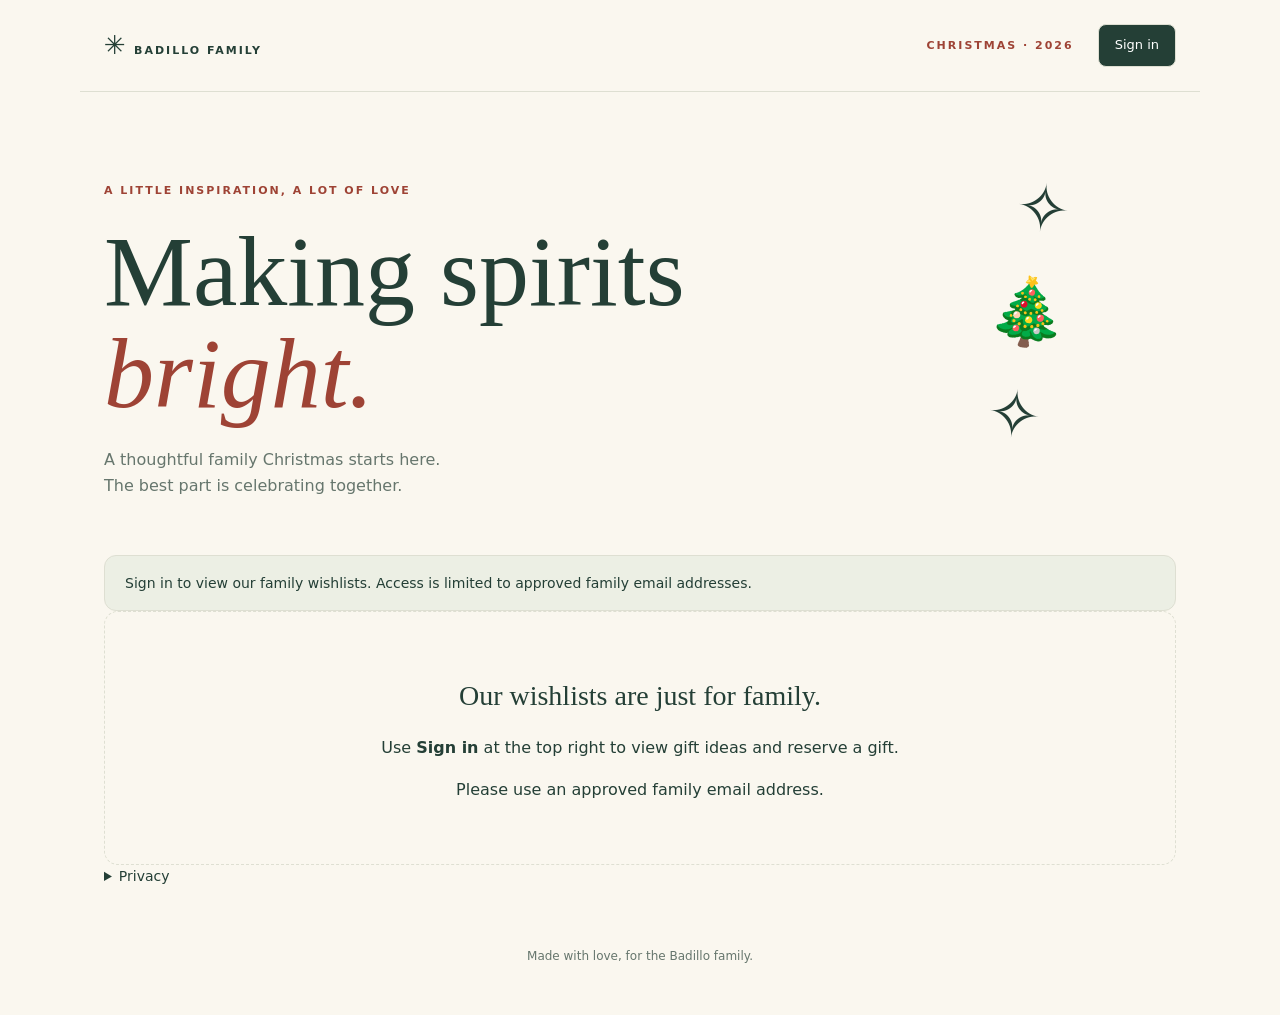
==== index.html @ 8c6b72be "Refresh gift availability UI assets for all wishlist pages" ====
<!doctype html>
<html lang="en"><head><meta charset="utf-8"><meta name="viewport" content="width=device-width,initial-scale=1"><meta name="robots" content="noindex,nofollow"><meta name="referrer" content="no-referrer"><meta http-equiv="Content-Security-Policy" content="default-src 'self'; script-src 'self'; style-src 'self'; img-src 'self' https: blob:; connect-src 'self' https://*.supabase.co; base-uri 'none'; object-src 'none'; form-action 'self'"><title>Badillo Family · Christmas Wishlist</title><meta name="description" content="A little inspiration for a thoughtful family Christmas."><link rel="icon" type="image/svg+xml" href="favicon.svg?v=1"><meta name="theme-color" content="#243f36"><link rel="stylesheet" href="style.css?v=20261121-purchased-lock-1"><script src="signin.js?v=20261107-photo-1" defer></script><script src="editor.js?v=20261114-delete-1" defer></script><script src="passkeys.js?v=20261114-personal-welcome-1" defer></script><script type="module" src="app.js?v=20261121-purchased-lock-1"></script></head>
<body><header><a class="brand" href="./">✳ <span>BADILLO FAMILY</span></a><div class="header-right"><span class="season">CHRISTMAS · 2026</span><div class="account-controls" aria-label="Your account"><button id="signin" class="primary" type="button">Sign in</button><span id="account-email" hidden></span><span id="editor-badge" class="role-badge" hidden>Editor</span><button id="family-access" type="button" hidden>Administration</button><button id="manage-passkeys" type="button" hidden>Passkeys</button><button id="logout" type="button" hidden>Sign out</button></div><p id="signin-error" role="status" aria-live="polite"></p></div></header><dialog id="signin-dialog" aria-labelledby="signin-title"><div class="dialog-heading"><h2 id="signin-title">Family sign-in</h2><button id="close-signin" type="button" aria-label="Close sign-in">✕</button></div><p>Use your invited family email to reserve gifts and manage your selections.</p><div class="passkey-choice"><button id="passkey-signin" type="button" class="primary">Sign in with a passkey</button><p id="passkey-signin-message" role="status" aria-live="polite"></p><details class="passkey-help"><summary>Passkey missing on your phone?</summary><p>Your browser and phone choose the password manager. Check that the passkey was saved in your preferred manager and has synced to this phone. You can always use an email link below.</p></details><p class="signin-divider">or get an email sign-in link</p></div><form id="login"><label for="email">Email address <input id="email" type="email" required autocomplete="email" autofocus></label><button class="primary" type="submit">Send sign-in link</button></form><p id="auth-message" role="status" aria-live="polite"></p></dialog><main><section class="hero"><p class="eyebrow">A LITTLE INSPIRATION, A LOT OF LOVE</p><h1>Making spirits<br><em>bright.</em></h1><p>A thoughtful family Christmas starts here.<br>The best part is celebrating together.</p><div class="ornament" aria-hidden="true">✧<br>🎄<br>✧</div></section><aside class="notice" id="connection" role="status">Loading wishlist…</aside><section id="welcome" class="empty"><h2>Our wishlists are just for family.</h2><p>Use <b>Sign in</b> at the top right to view gift ideas and reserve a gift.</p><p>Please use an approved family email address.</p></section><section id="wishlist" hidden><aside id="passkey-nudge" class="passkey-nudge" aria-labelledby="passkey-nudge-title" hidden>
 <h2 id="passkey-nudge-title">Make next time easier</h2><p>Set up a passkey to sign in with your device or password manager, without waiting for an email. Email sign-in will always stay available.</p>
 <div class="form-actions"><button id="passkey-nudge-setup" type="button" class="primary">Set up a passkey</button><button id="passkey-nudge-later" type="button">Maybe later</button></div>
 <p id="passkey-nudge-message" role="status" aria-live="polite"></p>
</aside><section id="family-photo-section" class="family-photo-section" aria-label="Family photo" hidden><img id="family-photo" alt="Our family together" width="700" height="1055" decoding="async" referrerpolicy="no-referrer"><div><p class="eyebrow">TOGETHER IS THE BEST GIFT</p><h2>A little family Christmas.</h2><p>A few ideas for the little ones.<br>The best part is celebrating together.</p></div></section><nav class="view-tabs" aria-label="Gift views"><button id="view-all" type="button" aria-pressed="true">Everyone’s wishlist</button><button id="view-mine" type="button" aria-pressed="false">My selections</button></nav><nav aria-label="Choose a wishlist" id="people"></nav><section class="toolbar"><h2 id="list-title">Everyone’s wishlist</h2><label>Show <select id="filter"><option value="all">All gifts</option><option value="available">Available</option><option value="reserved">Reserved / I’m getting something</option><option value="purchased">Purchased</option></select></label></section><div id="editor-tools" class="editor-tools" hidden><button id="add-gift" type="button" class="primary">＋ Add gift</button><button id="view-archive" type="button">Archived gifts</button></div><div id="gifts" class="grid"></div><section class="how"><h2>A little gifting guide</h2><div><p><b>01 · Find a little joy</b><br>Check the item’s notes for exact matches, similar ideas, and gently used preferences.</p><p><b>02 · Save your spot</b><br>Reserve specific products before shopping. For general ideas, mark “I’m getting something” and add an optional private note; everyone can still choose the idea.</p><p><b>03 · All wrapped up</b><br>Mark each item you selected as purchased. You can undo your own selections.</p></div></section></section><details><summary>Privacy</summary><p>Gift ideas and purchase tracking are restricted to approved family email addresses. No purchaser names are shown. Please keep addresses, birthdays, and personal details out of gift notes.</p></details><footer>Made with love, for the Badillo family.</footer></main>
<dialog id="gift-dialog" aria-labelledby="gift-dialog-title" class="editor-dialog">
 <div class="dialog-heading"><h2 id="gift-dialog-title">Add gift</h2><button id="close-gift" type="button" aria-label="Close gift form">✕</button></div>
 <form id="gift-form" novalidate>
 <div class="form-grid">
 <label for="gift-person">Recipient<select id="gift-person" required></select><small id="error-person" class="field-error"></small></label>
 <label for="gift-kind">Entry type<select id="gift-kind"><option value="product">Specific product</option><option value="idea">General idea</option></select><small id="error-kind" class="field-error"></small></label>
 <label for="gift-title" class="full-width">Title<input id="gift-title" required maxlength="160"><small id="error-title" class="field-error"></small></label>
 <label for="gift-url" class="full-width">Product link (optional)<input id="gift-url" type="url" maxlength="2048" placeholder="https://"><small id="error-url" class="field-error"></small></label>
 <label for="gift-image" class="full-width">Image URL (optional)<input id="gift-image" type="url" maxlength="2048" placeholder="https://"><small id="error-image" class="field-error"></small></label>
 <div class="full-width"><img id="gift-image-preview" class="image-preview" hidden alt="Gift image preview" referrerpolicy="no-referrer"><small id="image-preview-message" role="status"></small></div>
 <label for="gift-notes" class="full-width">Notes<textarea id="gift-notes" rows="4" maxlength="4000" placeholder="Size, colours, style, compatibility, or anything else that helps."></textarea><small id="error-notes" class="field-error"></small></label>
 <label for="gift-reservation_mode">Selection mode<select id="gift-reservation_mode"><option value="limited">Limited quantity</option><option value="open-ended">Open-ended · Everyone can choose</option><option value="inspiration-only">Inspiration only · No tracking</option></select><small id="error-reservation_mode" class="field-error"></small></label><div class="quantity-field" id="quantity-field"><label for="gift-quantity">Quantity wanted</label><div class="quantity-stepper"><button id="quantity-decrease" type="button" aria-label="Decrease quantity">−</button><input id="gift-quantity" type="number" min="1" max="100" step="1" required><button id="quantity-increase" type="button" aria-label="Increase quantity">＋</button></div><small id="error-quantity" class="field-error"></small></div>
 <label for="gift-match">Product preference<select id="gift-match"><option value="exact">Exact item please</option><option value="similar">Similar is lovely</option></select><small id="error-match" class="field-error"></small></label>
 <label for="gift-used">Condition preference<select id="gift-used"><option value="true">Gently used welcome</option><option value="false">New please</option></select><small id="error-used" class="field-error"></small></label>
 </div>
 <p id="gift-form-message" role="status" aria-live="polite"></p>
 <div class="form-actions"><button id="save-gift" class="primary" type="submit">Save gift</button><button id="cancel-gift" type="button">Cancel</button><button id="archive-gift" aria-controls="archive-confirm" aria-expanded="false" class="danger-button" type="button" hidden>Delete gift</button></div>
 <div id="archive-confirm" class="confirmation" hidden><p>Delete this gift from the wishlist? It will move to Archived gifts, where you can restore it. Existing reservations and purchases will be preserved.</p><button id="confirm-archive" type="button">Delete gift</button><button id="cancel-archive" type="button">Keep gift</button></div>
 </form>
</dialog>
<dialog id="archive-dialog" aria-labelledby="archive-title" class="editor-dialog">
 <div class="dialog-heading"><h2 id="archive-title">Archived gifts</h2><button id="close-archive" type="button" aria-label="Close archived gifts">✕</button></div>
 <p>Archived gifts keep their selections. Restore a gift to show it on the wishlist again.</p><p id="archive-message" role="status"></p><div id="archive-list"></div>
</dialog>
<dialog id="access-dialog" aria-labelledby="access-title" class="editor-dialog">
 <div class="dialog-heading"><h2 id="access-title">Family access</h2><button id="close-access" type="button" aria-label="Close family access">✕</button></div>
 <p>Save an email to allow sign-in. Saving never sends email. Use Send welcome email beside a saved account when you are ready. The welcome email has a permanent website link; recipients sign in when they visit.</p>
 <form id="access-form"><label for="access-email">Email address<input id="access-email" type="email" required maxlength="254" autocomplete="off"></label><label for="access-role">Role<select id="access-role"><option value="viewer">Viewer</option><option value="editor">Editor</option></select></label><button id="allow-access" class="primary">Save account</button></form>
 <p id="access-message" role="status" aria-live="polite"></p><div id="access-list"></div>
</dialog>
<dialog id="passkey-dialog" class="editor-dialog" aria-labelledby="passkey-title">
<div class="dialog-heading"><h2 id="passkey-title">Your passkeys</h2><button id="close-passkeys" type="button" aria-label="Close passkeys">✕</button></div>
<p>A passkey lets you sign in using your device or password manager. Email sign-in is always available as a fallback.</p>
<div class="form-actions"><button id="passkey-create" type="button" class="primary">Create passkey</button><button id="passkey-refresh" type="button">Refresh</button></div>
<p id="passkey-message" role="status" aria-live="polite"></p><div id="passkey-list"></div>
</dialog><aside id="action-toast" class="action-toast" role="status" aria-live="polite" hidden><span id="action-toast-text"></span><button id="dismiss-toast" type="button" aria-label="Dismiss confirmation">✕</button></aside><dialog id="idea-dialog" aria-labelledby="idea-heading"><form id="idea-form"><h2 id="idea-heading">Your private selection</h2><p id="idea-title"></p><p>This idea stays open to everyone. Your note is visible only to you.</p><label for="idea-note">What are you planning to get? (optional)</label><textarea id="idea-note" rows="4" maxlength="2000"></textarea><p id="idea-message" role="status"></p><div class="actions"><button id="idea-save" type="submit">Save my selection</button><button id="idea-cancel" type="button">Cancel</button></div></form></dialog></body></html>
---- style.css ----
:root{--ink:#243f36;--cream:#faf7ef;--muted:#66766d;--red:#9e4335;--line:#dedfd2}*{box-sizing:border-box}body{margin:0;background:var(--cream);color:var(--ink);font:16px/1.6 system-ui,sans-serif}header,main{max-width:1120px;margin:auto;padding:24px}header{display:flex;justify-content:space-between;border-bottom:1px solid var(--line);align-items:center}.brand{color:inherit;text-decoration:none;font-size:26px}.brand span,.season,.eyebrow{font-size:11px;letter-spacing:2px;font-weight:700}.season{color:var(--red)}.hero{position:relative;padding:55px 0 40px}.eyebrow{color:var(--red)}h1{font:clamp(58px,9vw,100px)/1.02 Georgia,serif;margin:22px 0}h1 em{color:var(--red);font-weight:400}.hero>p:last-of-type{color:var(--muted)}.ornament{position:absolute;right:10%;top:40px;text-align:center;font-size:65px;transform:rotate(8deg)}.notice{background:#ecefe4;border:1px solid var(--line);padding:16px 20px;border-radius:12px;font-size:14px}nav{display:flex;gap:12px;margin:30px 0;flex-wrap:wrap}button,select,input{font:inherit}button,select{cursor:pointer}button{border:1px solid var(--line);border-radius:8px;background:white;color:var(--ink);padding:10px 16px}button:hover{border-color:var(--ink)}button:disabled{opacity:.55;cursor:not-allowed}button[aria-pressed=true],.primary{background:var(--ink);color:white}button:focus-visible,a:focus-visible,summary:focus-visible,input:focus-visible,select:focus-visible{outline:3px solid #c67634;outline-offset:4px}.toolbar{display:flex;justify-content:space-between;align-items:center;gap:12px}h2{font:28px Georgia,serif}select,input{border:1px solid var(--line);padding:8px;border-radius:6px;background:white;color:var(--ink)}.grid{display:grid;grid-template-columns:repeat(3,minmax(0,1fr));gap:20px}.card{border:1px solid var(--line);background:#fffdf8;border-radius:14px;overflow:hidden;display:flex;flex-direction:column}.art{position:relative;flex:0 0 185px;height:185px;min-height:185px;overflow:hidden;background:#ebece0;display:grid;place-items:center;font-size:70px}.art img{position:absolute;inset:0;display:block;width:100%;height:100%;max-width:100%;max-height:100%;object-fit:contain}.content{position:relative;min-width:0;background:#fffdf8;padding:22px;display:flex;flex-direction:column;flex:1}.content h3{font:25px Georgia,serif;margin:6px 0;overflow-wrap:anywhere}.content p{font-size:14px}.tag{font-size:11px;letter-spacing:1px;color:var(--red);text-transform:uppercase}.pills{display:flex;gap:6px;flex-wrap:wrap}.pills span{background:#edf0e7;border-radius:20px;padding:3px 9px;font-size:11px}.actions{display:flex;gap:8px;flex-wrap:wrap;margin-top:auto;padding-top:16px}.product{display:block;color:var(--ink);margin:10px 0}.empty{grid-column:1/-1;text-align:center;padding:45px 20px;border:1px dashed var(--line);border-radius:14px}.empty h3{font:30px Georgia,serif}.how{margin:55px 0 30px;border-top:1px solid var(--line);padding-top:20px}.how>div{display:grid;grid-template-columns:repeat(3,1fr);gap:30px}.how p,details{font-size:14px}summary{cursor:pointer}form{display:flex;gap:12px;flex-wrap:wrap;align-items:end}form label{display:grid}footer{margin-top:35px;padding:25px 0;text-align:center;color:var(--muted);font-size:12px}footer button{margin-left:10px;font-size:12px}.error{color:var(--red)}@media(max-width:720px){.grid{grid-template-columns:repeat(2,minmax(0,1fr))}.ornament{right:2%;font-size:45px;top:90px}.hero{padding-top:32px}.how>div{grid-template-columns:1fr;gap:0}.season{font-size:9px}.brand span{font-size:10px}}@media(max-width:480px){.grid{grid-template-columns:1fr}header,main{padding:18px}.ornament{display:none}.toolbar{align-items:start}h2{font-size:24px}.toolbar label{font-size:12px}.hero{padding-bottom:30px}}

[hidden]{display:none!important}header{gap:16px;flex-wrap:wrap}.header-right{margin-left:auto;display:flex;align-items:center;justify-content:flex-end;gap:24px;flex-wrap:wrap}.account-controls{display:flex;align-items:center;justify-content:flex-end;gap:10px;min-width:0}.account-controls button{font-size:13px;white-space:nowrap}#account-email{font-size:13px;overflow-wrap:anywhere;min-width:0;max-width:260px}dialog{border:1px solid var(--line);border-radius:16px;padding:26px;background:var(--cream);color:var(--ink);width:min(460px,calc(100% - 36px));max-height:85vh;overflow:auto}dialog::backdrop{background:#172e2580}.dialog-heading{display:flex;justify-content:space-between;align-items:center;gap:16px}.dialog-heading h2{margin:0}.dialog-heading button{border:0;background:transparent}dialog>p{font-size:14px}dialog form{display:grid;gap:14px}dialog input{width:100%;min-width:0}dialog form button{width:100%}#auth-message:empty{display:none}@media(max-width:620px){.header-right{gap:8px;flex-direction:column;align-items:flex-end}.account-controls{max-width:100%}#account-email{max-width:180px;font-size:12px}.account-controls button{padding:8px 12px}}@media(max-width:380px){.header-right{width:100%;flex-direction:row;justify-content:space-between}.account-controls{margin-left:auto}#account-email{max-width:170px}}

#signin-error{font-size:12px;line-height:1.45;max-width:340px;margin:0;text-align:right;overflow-wrap:anywhere}#signin-error:empty{display:none}.header-right{column-gap:24px;row-gap:8px}#signin-error:not(:empty){flex-basis:100%}#auth-message{font-size:14px;overflow-wrap:anywhere}

.notes-label{display:block;margin-top:16px;font-size:12px}.gift-notes{white-space:pre-wrap;margin:4px 0 12px}.quantity-summary{font-weight:600;margin-top:18px}.unit-list{margin-top:auto;display:grid;gap:12px}.unit-row{border-top:1px solid var(--line);padding-top:12px;font-size:13px}.unit-row .actions{padding-top:8px;margin-top:0}.unit-row button{font-size:12px;padding:9px 12px}

.role-badge{font-size:10px;text-transform:uppercase;letter-spacing:1px;padding:3px 7px;border-radius:12px;background:#e7eddd;color:var(--ink)}
.editor-tools{display:flex;gap:10px;flex-wrap:wrap;margin:0 0 22px}.edit-gift{margin-top:18px;align-self:start;font-size:13px}
.editor-dialog{width:min(720px,calc(100% - 32px));max-height:90vh}.form-grid{display:grid;grid-template-columns:1fr 1fr;gap:16px;margin-top:18px}.form-grid label{min-width:0;display:grid;gap:4px;font-size:13px;font-weight:600}.full-width{grid-column:1/-1}.form-grid textarea,.form-grid input,.form-grid select{width:100%;min-width:0;font:inherit;border:1px solid var(--line);border-radius:6px;padding:10px;background:#fff;color:var(--ink)}textarea{resize:vertical}.field-error{font-size:12px;font-weight:400;color:var(--red)}.field-error:empty{display:none}[aria-invalid=true]{border-color:var(--red)!important}
.image-preview{max-width:100%;height:140px;object-fit:contain;background:#fff;border-radius:8px}.form-actions{display:flex;gap:10px;flex-wrap:wrap}.editor-dialog .form-actions button{width:auto}.danger-button{color:var(--red);margin-left:auto}.confirmation{padding:14px;background:#f5e8df;border-radius:8px;font-size:13px}.editor-dialog .confirmation button{width:auto;margin-right:6px}
.management-row{display:flex;gap:12px;justify-content:space-between;align-items:center;padding:16px 0;border-top:1px solid var(--line);font-size:13px;overflow-wrap:anywhere}.management-row>div{min-width:0}.management-row p{margin:4px 0;color:var(--muted);font-size:12px}.management-controls{display:flex;gap:8px;flex-wrap:wrap;justify-content:flex-end}.management-controls button,.management-controls select{font-size:12px;padding:8px}.management-row>span{min-width:0}.management-row>button{flex-shrink:0}
#access-form{margin-top:20px;display:grid;grid-template-columns:minmax(0,1fr) 110px auto;align-items:end}#access-form input,#access-form select{width:100%;min-width:0}#access-form button{width:auto}#access-form label{font-size:13px}
@media(max-width:620px){.account-controls{flex-wrap:wrap}.header-right{max-width:100%}.form-grid{grid-template-columns:1fr}.full-width{grid-column:auto}.management-row{align-items:flex-start;flex-direction:column}.management-controls{justify-content:flex-start}.editor-dialog{padding:20px}#access-form{grid-template-columns:minmax(0,1fr) 100px}#access-form button{grid-column:1/-1}.danger-button{margin-left:0}}

.quantity-field{display:grid;gap:4px;align-content:start}.quantity-stepper{display:flex;gap:6px;align-items:center}.editor-dialog .quantity-stepper button{width:42px;flex-shrink:0;padding:10px}.quantity-stepper input{text-align:center}

.passkey-choice{margin:22px 0}.passkey-choice>button{width:100%}.passkey-choice p{font-size:13px;line-height:1.5}.signin-divider{text-align:center;color:var(--muted);margin:22px 0 12px}#passkey-message{font-size:14px;overflow-wrap:anywhere}#passkey-signin-message:empty{display:none}

.view-tabs{display:flex;gap:.6rem;flex-wrap:wrap;margin:1rem 0}.action-feedback{margin:.5rem 0 0;color:#246343;font-size:.9rem}.error{color:#9b2424}.action-toast{position:fixed;bottom:1rem;right:1rem;left:auto;max-width:min(32rem,calc(100vw - 2rem));z-index:50;padding:1rem;background:#fffdf8;border:2px solid #246343;border-radius:12px;box-shadow:0 6px 24px #0003;display:flex;align-items:center;gap:1rem}.action-toast[hidden]{display:none}.action-toast.error{border-color:#9b2424}.action-toast button{flex-shrink:0}.passkey-help{font-size:.9rem;margin:1rem 0}

.family-photo-section{display:flex;align-items:center;justify-content:center;gap:2rem;padding:1.5rem;margin:1.5rem 0 2rem;background:#fffdf8;border-radius:20px}.family-photo-section[hidden]{display:none}.family-photo-section img{display:block;width:240px;max-width:100%;height:auto;flex-shrink:0;border-radius:12px}.family-photo-section h2{font-size:clamp(1.6rem,4vw,2.4rem);line-height:1.15}.family-photo-section p{line-height:1.6}@media(max-width:620px){.family-photo-section{flex-direction:column;gap:1rem;text-align:center;padding:1.25rem}.family-photo-section img{width:220px}}

/* Keep quantity controls compact; scroll individual items within the card. */
.unit-list-scroll{max-block-size:8rem;min-block-size:0;overflow-y:auto;overflow-x:hidden;align-content:start;grid-auto-rows:max-content;flex-shrink:0;scrollbar-gutter:stable;padding:0 6px 6px 2px;scroll-padding-block:8px}
.unit-list-scroll:focus-visible{outline:3px solid #c67634;outline-offset:3px;border-radius:4px}
.content .unit-scroll-hint{font-size:12px;color:var(--muted);margin:0 0 8px}

.button-link,.admin-section-link{display:inline-block;color:var(--ink);text-decoration:none;border:1px solid var(--line);border-radius:8px;background:white;padding:10px 16px;font-size:13px}
.admin-main .admin-heading{padding:24px 0}.admin-heading h1{font:clamp(36px,7vw,56px)/1.1 Georgia,serif;margin:12px 0}.admin-heading p{color:var(--muted)}
.admin-layout{display:grid;grid-template-columns:minmax(240px,1fr) minmax(0,2fr);gap:24px;align-items:start}
.admin-panel{background:#fffdf8;border:1px solid var(--line);border-radius:14px;padding:22px;min-width:0}
.admin-panel h3{margin-top:0}.admin-panel input,.admin-panel select{width:100%;min-width:0}
#member-form{display:grid;gap:16px}#member-form label{font-size:14px;gap:5px}.field-hint{color:var(--muted);font-size:12px;margin:0}
#member-form .checkbox-label{display:flex;align-items:center;gap:8px}#member-active{width:auto}#member-form .form-actions{margin-top:8px}
.admin-list-heading{display:flex;align-items:center;justify-content:space-between;gap:12px}.admin-list-heading h3{margin:0}
.admin-panel>label{display:grid;gap:6px;margin:16px 0;font-size:14px}
.admin-member{border-top:1px solid var(--line);padding:18px 0;display:flex;align-items:start;justify-content:space-between;gap:16px;overflow-wrap:anywhere}
.admin-member>div{min-width:0}.admin-member h3{margin:0;font-size:17px}.admin-member p{font-size:12px;color:var(--muted);margin:4px 0}.admin-member .member-email{font-size:14px;color:var(--ink)}
.admin-member .management-controls{flex:0 0 145px}.admin-section-link{background:var(--ink);color:white}#admin-message{position:sticky;bottom:12px;background:var(--cream);padding:12px;border:1px solid var(--line);border-radius:8px}#admin-message:empty{display:none}
@media(max-width:760px){.admin-layout{grid-template-columns:1fr}.admin-member{flex-direction:column}.admin-member .management-controls{flex:auto;justify-content:flex-start}.admin-panel{padding:18px}}

.tracking-panel{margin-top:32px}.tracking-panel>p{font-size:14px}.tracking-panel h2{margin:0}
.tracking-filters{display:grid;grid-template-columns:repeat(3,minmax(0,1fr));gap:14px;margin:22px 0}.tracking-filters label{display:grid;gap:6px;font-size:13px}
.tracking-table-wrap{max-width:100%;overflow:auto;border:1px solid var(--line);border-radius:8px}.tracking-table-wrap:focus-visible{outline:3px solid #c67634;outline-offset:3px}
.tracking-table{width:100%;border-collapse:collapse;font-size:13px;min-width:720px}.tracking-table th,.tracking-table td{text-align:left;vertical-align:top;padding:14px;border-bottom:1px solid var(--line);overflow-wrap:anywhere}.tracking-table th{background:#edf0e7;white-space:nowrap}.tracking-table td{max-width:280px}.tracking-table small{display:block;color:var(--muted);margin-top:4px}.tracking-archived{display:block;color:var(--muted);font-size:11px}.visually-hidden{position:absolute;width:1px;height:1px;padding:0;margin:-1px;overflow:hidden;clip-path:inset(50%);white-space:nowrap;border:0}
@media(max-width:620px){.tracking-filters{grid-template-columns:1fr}}


#idea-dialog textarea{width:100%;min-width:0;font:inherit;padding:10px;border:1px solid var(--line);border-radius:6px;background:white;color:var(--ink)}#idea-dialog textarea:focus-visible{outline:3px solid #c67634;outline-offset:3px}#idea-dialog p{overflow-wrap:anywhere}#idea-dialog .actions{padding-top:0}
.toolbar{flex-wrap:wrap}.toolbar label{max-width:100%;min-width:0}.toolbar select{max-width:100%}

.welcome-landing{max-width:620px;margin:40px auto;padding:32px;border:1px solid var(--line);border-radius:18px;background:#fffdf8}
.welcome-landing h1{font:clamp(32px,7vw,48px)/1.15 Georgia,serif;margin:20px 0}.welcome-landing form{display:grid;gap:14px;margin:24px 0}.welcome-landing input{width:100%;min-width:0}.welcome-landing label{gap:6px;font-size:14px}.welcome-landing .field-hint{line-height:1.6}
.passkey-nudge{border:1px solid var(--line);border-radius:14px;padding:22px;margin:24px 0;background:#edf0e7}.passkey-nudge h2{margin:0 0 12px}.passkey-nudge p{font-size:14px}
@media(max-width:480px){.welcome-landing{padding:22px;margin:24px auto}.welcome-landing .primary{width:100%}}

/* Administration uses compact operational tables rather than account cards. */
.admin-main .admin-heading{padding:12px 0}.admin-main .admin-heading h1{font-size:36px;margin:8px 0}.admin-main nav{margin:18px 0}
.admin-main .admin-layout{display:block}.admin-main .admin-layout>.admin-panel{padding:16px;margin-bottom:16px}
.account-editor summary{font-weight:600;font-size:14px}.account-editor[open] summary{margin-bottom:14px}
.admin-main #member-form{grid-template-columns:minmax(140px,1fr) minmax(220px,2fr) minmax(110px,1fr) auto;gap:12px;align-items:end}
.admin-main #member-form>.field-hint{grid-column:1/-1;grid-row:3}.admin-main #member-form>.form-actions{grid-column:1/-1;margin-top:0}
.admin-main #member-form label{font-size:12px}.admin-main #member-form input,.admin-main #member-form select{padding:7px 9px}.admin-main #member-form .checkbox-label{padding-bottom:8px}
.admin-main .admin-panel>label{margin:12px 0 8px;max-width:420px;font-size:12px}.admin-main .admin-list-heading button{padding:6px 10px;font-size:12px}
#member-count{margin:0 0 8px}
.account-table-wrap{overflow:auto;max-height:32rem;border:1px solid var(--line);border-radius:6px}.account-table-wrap:focus-visible{outline:3px solid #c67634;outline-offset:3px}
.account-table{width:100%;border-collapse:separate;border-spacing:0;font-size:12px;line-height:1.4;min-width:850px}
.account-table th{position:sticky;top:0;z-index:1;background:#edf0e7;text-align:left;font-size:11px;white-space:nowrap}
.account-table th,.account-table td{padding:8px 10px;border-bottom:1px solid var(--line);vertical-align:middle}
.account-table tbody tr:last-child td{border-bottom:0}.account-table tbody tr:hover{background:#f1f3eb}
.account-email-cell{overflow-wrap:anywhere;min-width:190px}.account-date-cell{white-space:nowrap;font-variant-numeric:tabular-nums}
.admin-status{display:inline-block;padding:2px 6px;border-radius:4px;font-size:11px;white-space:nowrap;background:#edf0e7;color:var(--muted)}
.admin-status.access-active,.admin-status.status-sent{background:#e3efdf;color:#285d35}.admin-status.access-removed,.admin-status.status-failed{background:#f6e5df;color:#9b2424}.admin-status.status-unknown{background:#fff0cd;color:#795710}
.account-row-actions{display:flex;gap:5px;white-space:nowrap}.account-row-actions button{padding:5px 8px;border-radius:5px;font-size:11px;line-height:1.3}
@media(max-width:760px){.admin-main #member-form{grid-template-columns:1fr 1fr}.admin-main #member-form>.field-hint{grid-row:auto}.admin-main #member-form>.form-actions{grid-column:1/-1}}
@media(max-width:480px){.admin-main #member-form{grid-template-columns:1fr}.admin-main .admin-heading h1{font-size:30px}}

.admin-main{max-width:1480px}.account-table{min-width:1320px}.account-id{font:11px ui-monospace,monospace;padding:3px 5px;background:transparent;border-style:dashed}.member-id-field{grid-column:1/-1!important;grid-row:auto!important;overflow-wrap:anywhere}.member-id-field code{user-select:all}
.admin-main #member-form{grid-template-columns:repeat(3,minmax(140px,1fr))}.admin-main #member-form>.field-hint{grid-row:auto}
@media(max-width:760px){.admin-main #member-form{grid-template-columns:1fr 1fr}}
@media(max-width:480px){.admin-main #member-form{grid-template-columns:1fr}}

/* Owner-only platform roadmap */
.roadmap-section{margin-top:22px}.roadmap-heading{display:flex;align-items:flex-end;justify-content:space-between;gap:20px;margin:12px 0 20px}.roadmap-heading h2{font:32px/1.1 Georgia,serif;margin:6px 0}.roadmap-heading p:not(.eyebrow){max-width:760px;color:var(--muted);margin:0}.roadmap-filters{display:grid;grid-template-columns:repeat(6,minmax(120px,1fr));gap:12px;padding:16px;background:#fffdf8;border:1px solid var(--line);border-radius:12px}.roadmap-filters label,.roadmap-form>label{display:grid;gap:5px;font-size:12px}.roadmap-filters input,.roadmap-filters select,.roadmap-form input,.roadmap-form select,.roadmap-form textarea{width:100%;min-width:0}.roadmap-check{display:flex!important;align-items:center;gap:8px!important;grid-column:1/-1}.roadmap-check input{width:auto}.roadmap-layout{display:grid;grid-template-columns:minmax(0,1.7fr) minmax(320px,1fr);gap:16px;align-items:start}.roadmap-table-wrap{max-width:100%;overflow:auto;border:1px solid var(--line);border-radius:10px;background:white}.roadmap-table-wrap:focus-visible{outline:3px solid #c67634;outline-offset:3px}.roadmap-table{width:100%;min-width:650px;border-collapse:collapse;font-size:13px}.roadmap-table th,.roadmap-table td{text-align:left;padding:12px 10px;border-bottom:1px solid var(--line);vertical-align:top}.roadmap-table th{background:#edf0e7;font-size:11px;white-space:nowrap}.roadmap-table tbody tr{cursor:pointer}.roadmap-table tbody tr:hover{background:#f1f3eb}.roadmap-table tbody tr:focus-visible{outline:3px solid #c67634;outline-offset:-3px}.roadmap-table tbody tr.roadmap-selected{background:#e7ede3}.roadmap-detail{position:sticky;top:12px;max-height:78vh;overflow:auto;padding:20px}.roadmap-detail>h3{font:25px/1.15 Georgia,serif;margin:6px 0}.roadmap-feature-id{font:11px ui-monospace,monospace;color:var(--muted);overflow-wrap:anywhere}.roadmap-feature-description{color:var(--muted);line-height:1.5}.roadmap-chips{display:flex;flex-wrap:wrap;gap:6px;margin:12px 0 18px}.roadmap-chips span{display:inline-block;padding:5px 8px;border-radius:20px;background:#edf0e7;color:var(--ink);font-size:11px}.roadmap-detail-block{border-top:1px solid var(--line);padding:10px 0}.roadmap-detail-block h4{font-size:12px;margin:0 0 5px}.roadmap-detail-block p{font-size:13px;line-height:1.5;white-space:pre-wrap;overflow-wrap:anywhere;margin:0}.roadmap-doc-link{font-size:12px;overflow-wrap:anywhere}.roadmap-doc-link a,.roadmap-detail-block a{color:#285d45}.roadmap-detail-block a{display:block;font-size:12px;margin:5px 0;overflow-wrap:anywhere}.roadmap-actions{display:flex;flex-wrap:wrap;gap:8px;margin:16px 0}.roadmap-actions button{padding:8px 12px;font-size:12px}.roadmap-history{border-top:1px solid var(--line);padding-top:12px;font-size:12px}.roadmap-history summary{cursor:pointer;font-weight:700}.roadmap-history ol{padding-left:20px}.roadmap-history li{margin:8px 0}.roadmap-history li p{margin:3px 0;color:var(--muted)}.roadmap-form{display:grid;grid-template-columns:1fr 1fr;gap:11px}.roadmap-form h3,.roadmap-form .roadmap-actions,.roadmap-form>.roadmap-wide{grid-column:1/-1}.roadmap-form input,.roadmap-form select,.roadmap-form textarea{font:inherit;font-size:13px;padding:8px 9px;border:1px solid var(--line);border-radius:6px;background:white}.roadmap-form select[multiple]{min-height:100px}.roadmap-form textarea{resize:vertical;line-height:1.4}.roadmap-form label .field-hint{font-size:11px;color:var(--muted)}#roadmap-message{position:sticky;bottom:12px;z-index:2;background:var(--cream);padding:10px;border-radius:8px}#roadmap-message:empty{display:none}.roadmap-detail-empty{color:var(--muted)}
@media(max-width:900px){.roadmap-filters{grid-template-columns:repeat(3,minmax(120px,1fr))}.roadmap-layout{grid-template-columns:1fr}.roadmap-detail{position:static;max-height:none}}
@media(max-width:560px){.roadmap-heading{align-items:flex-start;flex-direction:column}.roadmap-heading>.primary{width:100%}.roadmap-filters{grid-template-columns:1fr 1fr;padding:12px}.roadmap-filters label:first-child,.roadmap-check{grid-column:1/-1}.roadmap-detail{padding:14px}.roadmap-form{grid-template-columns:1fr}.roadmap-form>label,.roadmap-form h3,.roadmap-form .roadmap-actions{grid-column:1/-1}.roadmap-actions button{flex:1}}

/* Freeze the first-name column while retaining the account ID's existing position. */
.account-table th:nth-child(2),.account-table tbody td:nth-child(2):not([colspan]){position:sticky;left:0;z-index:2;background:#fffdf8;box-shadow:2px 0 0 var(--line);min-width:110px}
.account-table th:nth-child(2){z-index:3;background:#edf0e7}
.account-table tbody tr:hover td:nth-child(2){background:#f1f3eb}
.account-table th .account-sort{font:inherit;font-weight:600;color:inherit;background:transparent;border:0;border-radius:3px;padding:4px 0;text-align:left;white-space:nowrap}
.account-sort:focus-visible{outline-offset:2px}
.account-filters{display:flex;flex-wrap:wrap;gap:10px;align-items:end;margin:12px 0}
.account-filters label{display:grid;gap:4px;font-size:12px;min-width:130px;flex:1}
.account-filters select{font-size:12px;padding:7px;max-width:100%}
.account-filters>button{font-size:12px;padding:7px 10px}
@media(max-width:480px){.account-filters label{flex-basis:calc(50% - 10px);min-width:0}}


/* Purchased and reserved gift availability */
.card-purchased{background:#f0f1ed;border-color:#b9c6bc;box-shadow:inset 0 0 0 1px #dce4dc}
.card-purchased .content{background:#f0f1ed}
.card-purchased .art{background:#e1e4df}
.card-purchased .art img{filter:grayscale(.7);opacity:.57}
.card-purchased .content h3{color:#45594f}
.card-unavailable{border-color:#d8d5c7;background:#f7f6f0}
.card-unavailable .content{background:#f7f6f0}
.card-unavailable .art img{opacity:.7}
.gift-status-banner{position:absolute;z-index:1;left:12px;right:12px;bottom:12px;background:#244b38;color:#fff;text-align:center;font-size:13px;line-height:1.35;font-weight:750;letter-spacing:.02em;padding:9px 12px;border-radius:8px;box-shadow:0 2px 8px #0002}
.gift-status-banner.gift-status-reserved{background:#5c615a}
.gift-status-notice{font-size:13px!important;font-weight:750;line-height:1.4;background:#dfeadf;color:#28553a;border:1px solid #c1d5c6;border-radius:8px;padding:10px 12px;margin:9px 0 6px}
.gift-status-notice.gift-status-pending{background:#efeee6;color:#5c5744;border-color:#dedbcc}
.gift-status-notice.gift-status-partial{background:#edf3ec;color:#365b3f;border-color:#d5e2d2}
.unit-purchased{background:#e8eee8;border:1px solid #cbd9ce;border-radius:9px;padding:12px!important}
.unit-reserved{background:#f2f1eb;border:1px solid #e1dfd6;border-radius:9px;padding:12px!important}
.unit-purchased>b{color:#28553a}
.unit-unavailable-button:disabled{opacity:1;background:#e0e5e0;color:#4f6055;border-color:#ccd4cd;cursor:not-allowed}
.unit-reserved .unit-unavailable-button:disabled{background:#eae9e3;color:#68675e;border-color:#dedbd2}
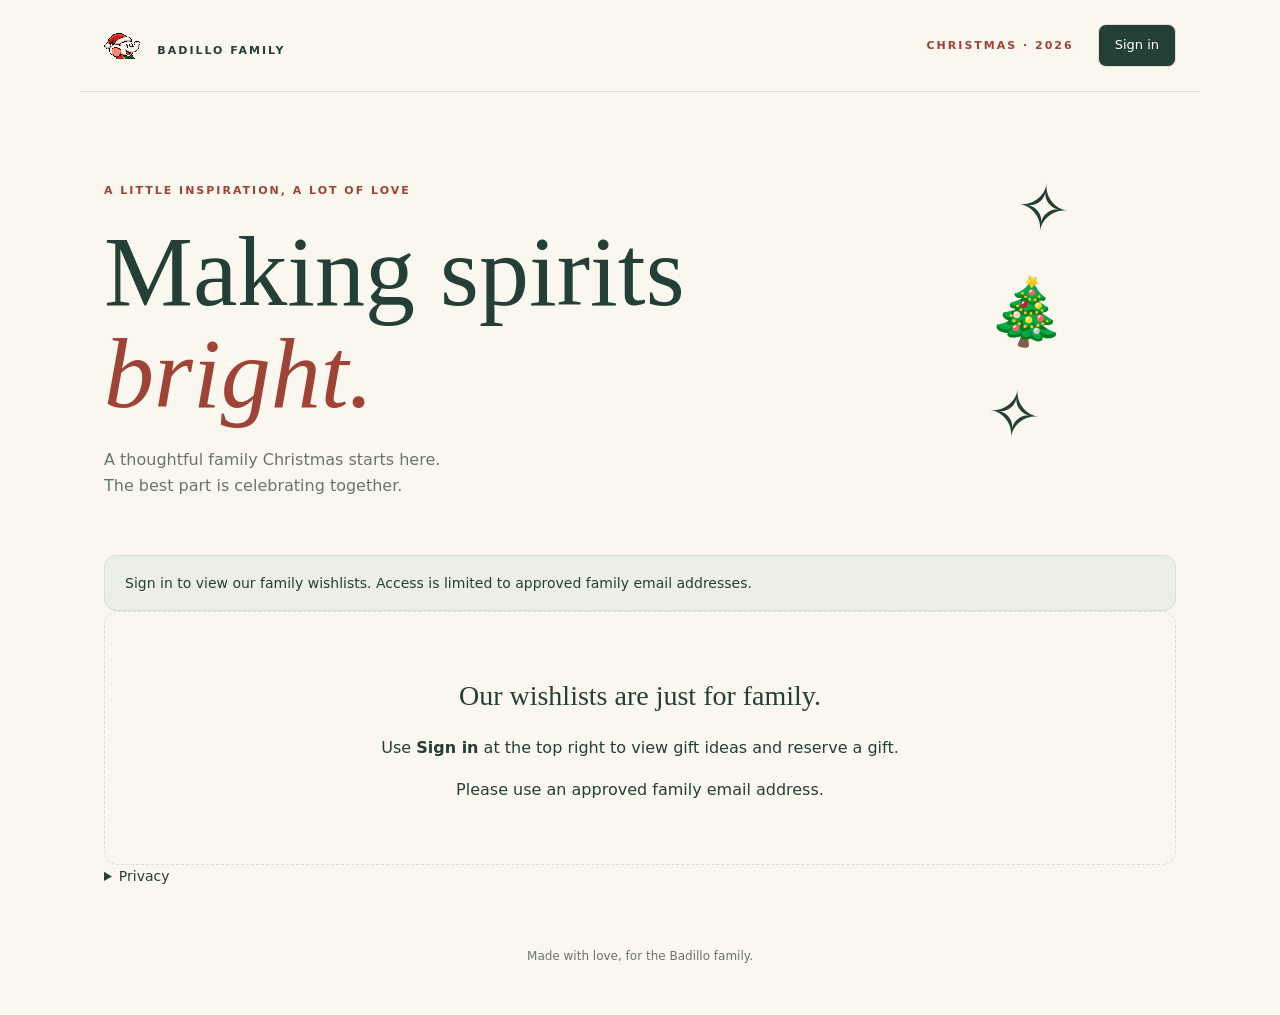
==== commit fd7ba1cc: "Introduce the ivory pixel elephant host and capture TV review screens" ====
--- a/index.html
+++ b/index.html
@@ -1,10 +1,10 @@
 <!doctype html>
-<html lang="en"><head><meta charset="utf-8"><meta name="viewport" content="width=device-width,initial-scale=1"><meta name="robots" content="noindex,nofollow"><meta name="referrer" content="no-referrer"><meta http-equiv="Content-Security-Policy" content="default-src 'self'; script-src 'self'; style-src 'self'; img-src 'self' https: blob:; connect-src 'self' https://*.supabase.co; base-uri 'none'; object-src 'none'; form-action 'self'"><title>Badillo Family · Christmas Wishlist</title><meta name="description" content="A little inspiration for a thoughtful family Christmas."><link rel="icon" type="image/svg+xml" href="favicon.svg?v=1"><meta name="theme-color" content="#243f36"><link rel="stylesheet" href="style.css?v=20261121-purchased-lock-1"><script src="signin.js?v=20261107-photo-1" defer></script><script src="editor.js?v=20261114-delete-1" defer></script><script src="passkeys.js?v=20261114-personal-welcome-1" defer></script><script type="module" src="app.js?v=20261121-purchased-lock-1"></script></head>
-<body><header><a class="brand" href="./">✳ <span>BADILLO FAMILY</span></a><div class="header-right"><span class="season">CHRISTMAS · 2026</span><div class="account-controls" aria-label="Your account"><button id="signin" class="primary" type="button">Sign in</button><span id="account-email" hidden></span><span id="editor-badge" class="role-badge" hidden>Editor</span><button id="family-access" type="button" hidden>Administration</button><button id="manage-passkeys" type="button" hidden>Passkeys</button><button id="logout" type="button" hidden>Sign out</button></div><p id="signin-error" role="status" aria-live="polite"></p></div></header><dialog id="signin-dialog" aria-labelledby="signin-title"><div class="dialog-heading"><h2 id="signin-title">Family sign-in</h2><button id="close-signin" type="button" aria-label="Close sign-in">✕</button></div><p>Use your invited family email to reserve gifts and manage your selections.</p><div class="passkey-choice"><button id="passkey-signin" type="button" class="primary">Sign in with a passkey</button><p id="passkey-signin-message" role="status" aria-live="polite"></p><details class="passkey-help"><summary>Passkey missing on your phone?</summary><p>Your browser and phone choose the password manager. Check that the passkey was saved in your preferred manager and has synced to this phone. You can always use an email link below.</p></details><p class="signin-divider">or get an email sign-in link</p></div><form id="login"><label for="email">Email address <input id="email" type="email" required autocomplete="email" autofocus></label><button class="primary" type="submit">Send sign-in link</button></form><p id="auth-message" role="status" aria-live="polite"></p></dialog><main><section class="hero"><p class="eyebrow">A LITTLE INSPIRATION, A LOT OF LOVE</p><h1>Making spirits<br><em>bright.</em></h1><p>A thoughtful family Christmas starts here.<br>The best part is celebrating together.</p><div class="ornament" aria-hidden="true">✧<br>🎄<br>✧</div></section><aside class="notice" id="connection" role="status">Loading wishlist…</aside><section id="welcome" class="empty"><h2>Our wishlists are just for family.</h2><p>Use <b>Sign in</b> at the top right to view gift ideas and reserve a gift.</p><p>Please use an approved family email address.</p></section><section id="wishlist" hidden><aside id="passkey-nudge" class="passkey-nudge" aria-labelledby="passkey-nudge-title" hidden>
+<html lang="en"><head><meta charset="utf-8"><meta name="viewport" content="width=device-width,initial-scale=1"><meta name="robots" content="noindex,nofollow"><meta name="referrer" content="no-referrer"><meta http-equiv="Content-Security-Policy" content="default-src 'self'; script-src 'self'; style-src 'self'; img-src 'self' https: blob:; connect-src 'self' https://*.supabase.co; base-uri 'none'; object-src 'none'; form-action 'self'"><title>Badillo Family · Christmas Wishlist</title><meta name="description" content="A little inspiration for a thoughtful family Christmas."><link rel="icon" type="image/svg+xml" href="favicon.svg?v=1"><meta name="theme-color" content="#243f36"><link rel="stylesheet" href="style.css?v=gift-search-1"><script src="signin.js?v=20261107-photo-1" defer></script><script src="editor.js?v=20261114-delete-1" defer></script><script src="passkeys.js?v=20261114-personal-welcome-1" defer></script><script type="module" src="app.js?v=gift-search-1"></script><link rel="stylesheet" href="./mascot.css"></head>
+<body class="wishlist-page"><header><a class="brand" href="./"><img class="host-emblem" src="./assets/mascot/emblem.png" alt="" width="36" height="32"> <span>BADILLO FAMILY</span></a><div class="header-right"><span class="season">CHRISTMAS · 2026</span><div class="account-controls" aria-label="Your account"><button id="signin" class="primary" type="button">Sign in</button><span id="account-email" hidden></span><span id="editor-badge" class="role-badge" hidden>Editor</span><button id="family-access" type="button" hidden>Administration</button><button id="manage-passkeys" type="button" hidden>Passkeys</button><button id="logout" type="button" hidden>Sign out</button></div><p id="signin-error" role="status" aria-live="polite"></p></div></header><dialog id="signin-dialog" aria-labelledby="signin-title"><div class="dialog-heading"><h2 id="signin-title">Family sign-in</h2><button id="close-signin" type="button" aria-label="Close sign-in">✕</button></div><p>Use your invited family email to reserve gifts and manage your selections.</p><div class="passkey-choice"><button id="passkey-signin" type="button" class="primary">Sign in with a passkey</button><p id="passkey-signin-message" role="status" aria-live="polite"></p><details class="passkey-help"><summary>Passkey missing on your phone?</summary><p>Your browser and phone choose the password manager. Check that the passkey was saved in your preferred manager and has synced to this phone. You can always use an email link below.</p></details><p class="signin-divider">or get an email sign-in link</p></div><form id="login"><label for="email">Email address <input id="email" type="email" required autocomplete="email" autofocus></label><button class="primary" type="submit">Send sign-in link</button></form><p id="auth-message" role="status" aria-live="polite"></p></dialog><main><section class="hero"><p class="eyebrow">A LITTLE INSPIRATION, A LOT OF LOVE</p><h1>Making spirits<br><em>bright.</em></h1><p>A thoughtful family Christmas starts here.<br>The best part is celebrating together.</p><div class="ornament" aria-hidden="true">✧<br>🎄<br>✧</div></section><aside class="notice" id="connection" role="status">Loading wishlist…</aside><section id="welcome" class="empty"><h2>Our wishlists are just for family.</h2><p>Use <b>Sign in</b> at the top right to view gift ideas and reserve a gift.</p><p>Please use an approved family email address.</p></section><section id="wishlist" hidden><aside id="passkey-nudge" class="passkey-nudge" aria-labelledby="passkey-nudge-title" hidden>
  <h2 id="passkey-nudge-title">Make next time easier</h2><p>Set up a passkey to sign in with your device or password manager, without waiting for an email. Email sign-in will always stay available.</p>
  <div class="form-actions"><button id="passkey-nudge-setup" type="button" class="primary">Set up a passkey</button><button id="passkey-nudge-later" type="button">Maybe later</button></div>
  <p id="passkey-nudge-message" role="status" aria-live="polite"></p>
-</aside><section id="family-photo-section" class="family-photo-section" aria-label="Family photo" hidden><img id="family-photo" alt="Our family together" width="700" height="1055" decoding="async" referrerpolicy="no-referrer"><div><p class="eyebrow">TOGETHER IS THE BEST GIFT</p><h2>A little family Christmas.</h2><p>A few ideas for the little ones.<br>The best part is celebrating together.</p></div></section><nav class="view-tabs" aria-label="Gift views"><button id="view-all" type="button" aria-pressed="true">Everyone’s wishlist</button><button id="view-mine" type="button" aria-pressed="false">My selections</button></nav><nav aria-label="Choose a wishlist" id="people"></nav><section class="toolbar"><h2 id="list-title">Everyone’s wishlist</h2><label>Show <select id="filter"><option value="all">All gifts</option><option value="available">Available</option><option value="reserved">Reserved / I’m getting something</option><option value="purchased">Purchased</option></select></label></section><div id="editor-tools" class="editor-tools" hidden><button id="add-gift" type="button" class="primary">＋ Add gift</button><button id="view-archive" type="button">Archived gifts</button></div><div id="gifts" class="grid"></div><section class="how"><h2>A little gifting guide</h2><div><p><b>01 · Find a little joy</b><br>Check the item’s notes for exact matches, similar ideas, and gently used preferences.</p><p><b>02 · Save your spot</b><br>Reserve specific products before shopping. For general ideas, mark “I’m getting something” and add an optional private note; everyone can still choose the idea.</p><p><b>03 · All wrapped up</b><br>Mark each item you selected as purchased. You can undo your own selections.</p></div></section></section><details><summary>Privacy</summary><p>Gift ideas and purchase tracking are restricted to approved family email addresses. No purchaser names are shown. Please keep addresses, birthdays, and personal details out of gift notes.</p></details><footer>Made with love, for the Badillo family.</footer></main>
+</aside><section id="family-photo-section" class="family-photo-section" aria-label="Family photo" hidden><img id="family-photo" alt="Our family together" width="700" height="1055" decoding="async" referrerpolicy="no-referrer"><div><p class="eyebrow">TOGETHER IS THE BEST GIFT</p><h2>A little family Christmas.</h2><p>A few ideas for the little ones.<br>The best part is celebrating together.</p></div></section><nav class="view-tabs" aria-label="Gift views"><button id="view-all" type="button" aria-pressed="true">Everyone’s wishlist</button><button id="view-mine" type="button" aria-pressed="false">My selections</button></nav><nav aria-label="Choose a wishlist" id="people"></nav><section class="toolbar"><h2 id="list-title">Everyone’s wishlist</h2><label class="mobile-recipient">Wishlist for<select id="mobile-person"></select></label><label>Show <select id="filter"><option value="all">All gifts</option><option value="available">Available</option><option value="reserved">Reserved / I’m getting something</option><option value="purchased">Purchased</option></select></label></section><div class="gift-search"><label for="gift-search">Search gifts</label><div><input type="search" id="gift-search" maxlength="160" autocomplete="off" aria-controls="gifts"><button type="button" id="clear-search" hidden>Clear search</button></div><span id="search-count" role="status"></span></div><div id="editor-tools" class="editor-tools" hidden><button id="add-gift" type="button" class="primary">＋ Add gift</button><button id="view-archive" type="button">Archived gifts</button></div><div id="gifts" class="grid"></div><section class="how"><h2>A little gifting guide</h2><div><p><b>01 · Find a little joy</b><br>Check the item’s notes for exact matches, similar ideas, and gently used preferences.</p><p><b>02 · Save your spot</b><br>Reserve specific products before shopping. For general ideas, mark “I’m getting something” and add an optional private note; everyone can still choose the idea.</p><p><b>03 · All wrapped up</b><br>Mark each item you selected as purchased. You can undo your own selections.</p></div></section></section><details><summary>Privacy</summary><p>Gift ideas and purchase tracking are restricted to approved family email addresses. No purchaser names are shown. Please keep addresses, birthdays, and personal details out of gift notes.</p></details><footer>Made with love, for the Badillo family.</footer></main>
 <dialog id="gift-dialog" aria-labelledby="gift-dialog-title" class="editor-dialog">
  <div class="dialog-heading"><h2 id="gift-dialog-title">Add gift</h2><button id="close-gift" type="button" aria-label="Close gift form">✕</button></div>
  <form id="gift-form" novalidate>
--- a/style.css
+++ b/style.css
@@ -119,3 +119,60 @@
 .unit-purchased>b{color:#28553a}
 .unit-unavailable-button:disabled{opacity:1;background:#e0e5e0;color:#4f6055;border-color:#ccd4cd;cursor:not-allowed}
 .unit-reserved .unit-unavailable-button:disabled{background:#eae9e3;color:#68675e;border-color:#dedbd2}
+
+.mobile-recipient { display: none; }
+
+@media (max-width: 620px) {
+  .wishlist-page main { padding: 16px; }
+  .wishlist-page .hero { padding: 12px 0; }
+  .wishlist-page .hero h1 { font-size: clamp(40px, 10vw, 58px); margin: 8px 0; }
+  .wishlist-page .hero .ornament { display: none; }
+
+  #wishlist .family-photo-section {
+    flex-direction: row;
+    gap: 12px;
+    text-align: left;
+    padding: 12px;
+    margin: 16px 0;
+  }
+  #wishlist .family-photo-section img { width: 24%; max-width: 96px; }
+  #wishlist .family-photo-section h2 { font-size: 21px; margin: 4px 0; }
+  #wishlist .family-photo-section p { margin: 4px 0; }
+
+  #people { display: none; }
+  #wishlist .view-tabs { display: grid; grid-template-columns: repeat(2, minmax(0, 1fr)); }
+  #wishlist .view-tabs button { padding: 8px; line-height: 1.25; }
+  #wishlist .toolbar { display: grid; gap: 10px; margin: 16px 0; }
+  #wishlist .toolbar h2 { margin: 0; overflow-wrap: anywhere; }
+  #wishlist .toolbar label { display: grid; gap: 3px; min-width: 0; font-size: 14px; }
+  #wishlist .toolbar select { width: 100%; min-width: 0; font-size: 16px; }
+  #wishlist .grid { grid-template-columns: minmax(0, 1fr); }
+  #wishlist .content { padding: 16px; overflow-wrap: anywhere; }
+  .wishlist-page button, #wishlist select { min-height: 44px; }
+  .wishlist-page dialog :is(input, select, textarea) { min-width: 0; max-width: 100%; font-size: 16px; }
+}
+
+@media (max-width: 620px) {
+  #gifts .art {
+    flex-basis: auto;
+    height: clamp(96px, 28vw, 136px);
+    min-height: 0;
+    font-size: 42px;
+  }
+  #gifts .art:not(:has(img, .gift-status-banner)) { height: 56px; font-size: 30px; }
+  #gifts .content { padding: 12px 14px; }
+  #gifts .content h3 { font-size: 22px; line-height: 1.15; }
+  #gifts .quantity-summary, #gifts .notes-label { margin: 8px 0 4px; }
+  #gifts .actions { display: grid; gap: 6px; padding-top: 6px; }
+  #gifts .actions button { width: 100%; font-size: 15px; }
+  #gifts .actions .primary { font-weight: 650; }
+  #gifts .unit-list-scroll { max-block-size: 13rem; }
+}
+
+.gift-search { margin: 12px 0; max-width: 36rem; }
+.gift-search label { display: block; margin-bottom: 3px; font-size: 14px; }
+.gift-search > div { display: flex; gap: 8px; }
+.gift-search input { flex: 1; min-width: 0; min-height: 44px; }
+#search-count { font-size: 14px; color: var(--muted); }
+
+.availability-detail { display: block; margin-top: 2px; font-size: 13px; font-weight: 400; }
--- a/mascot.css
+++ b/mascot.css
@@ -0,0 +1,22 @@
+.host-emblem,.host-idle,#announcement::after {image-rendering:pixelated;}
+.brand .host-emblem {vertical-align:middle;margin-right:.35em;object-fit:contain;}
+.board-top h2 .host-emblem {width:.96em;height:.96em;object-fit:contain;vertical-align:-.10em;margin-right:.25em;}
+.host-idle {position:absolute;left:2.5%;bottom:3%;width:clamp(64px,8vw,200px);height:auto;pointer-events:none;}
+.spotlight:has(#announcement:not([hidden])) .host-idle {visibility:hidden;}
+#announcement::after {
+  content:"";position:absolute;pointer-events:none;left:3%;bottom:8%;
+  width:clamp(72px,22cqw,320px);height:42%;
+  background:var(--host-pose) left bottom / contain no-repeat;
+}
+#announcement[data-kind=open] {--host-pose:url("./assets/mascot/open.png");}
+#announcement[data-kind=steal],#announcement[data-kind=lock] {--host-pose:url("./assets/mascot/steal.png");}
+@media(prefers-reduced-motion:no-preference){
+  #announcement[data-kind=open]::after {animation:host-present .65s ease-out;}
+  #announcement[data-kind=steal]::after {animation:host-tug .65s ease-out;}
+  #announcement[data-kind=lock]::after {animation:host-tug .65s ease-out,host-cheer .45s 1.25s forwards;}
+}
+@keyframes host-present {from{transform:translateY(7%)}}
+@keyframes host-tug {45%{transform:translateX(8%) rotate(4deg)}75%{transform:translateX(-4%) rotate(-3deg)}}
+@keyframes host-cheer {0%{transform:translateY(0)}1%,100%{background-image:url("./assets/mascot/lock.png")}55%{transform:translateY(-8%)}}
+@media(prefers-reduced-motion:reduce){#announcement[data-kind=lock]{--host-pose:url("./assets/mascot/lock.png");}}
+@media(max-width:700px){.host-idle{width:48px;bottom:auto;top:12px;}#announcement::after{width:14cqw;bottom:4%;}}
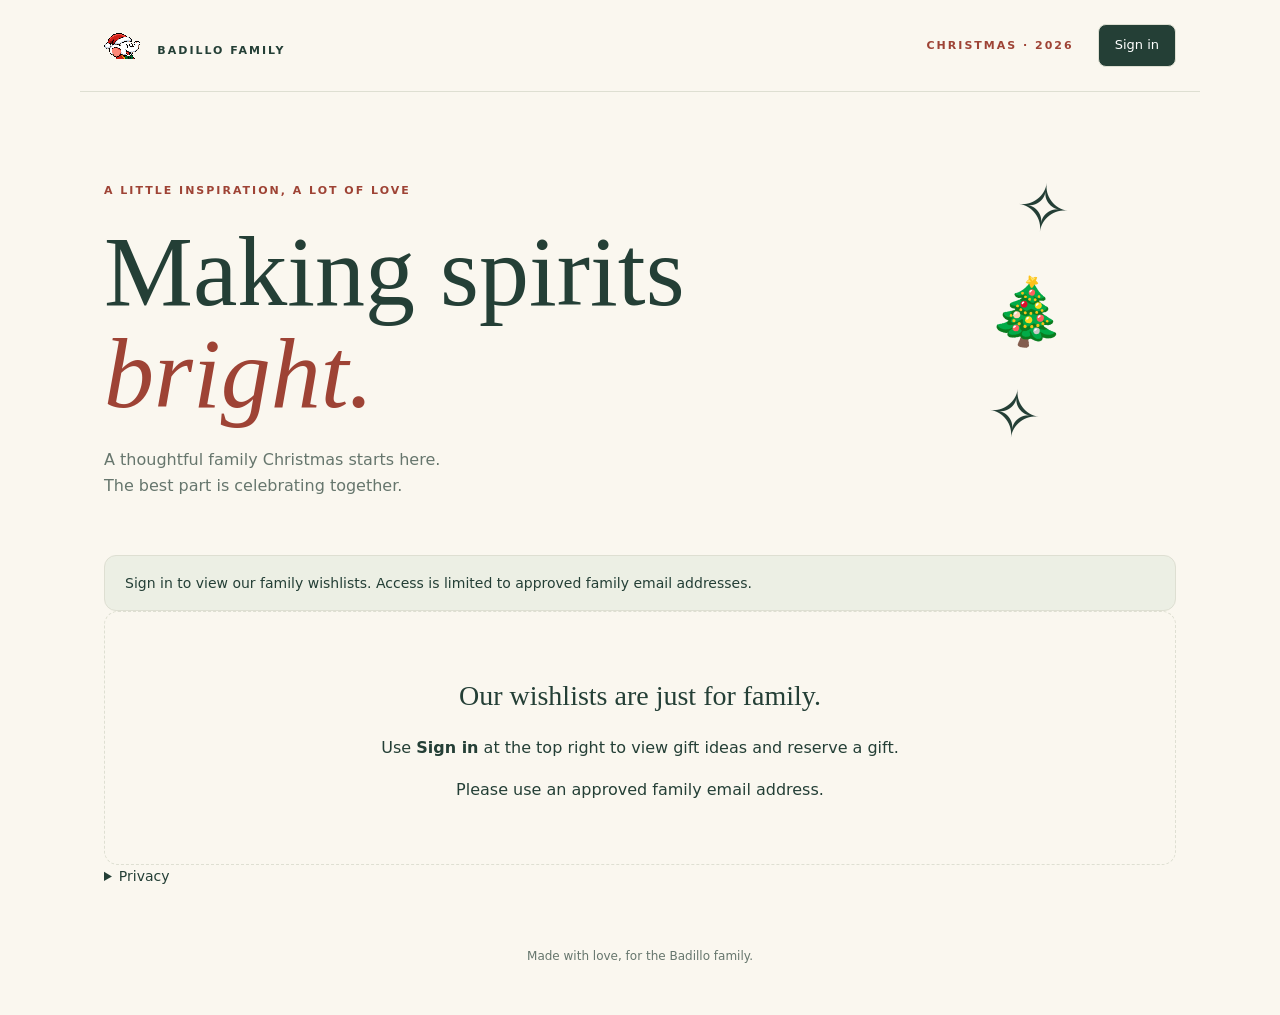
==== commit e68e3297: "Separate family app access and streamline live host controls" ====
--- a/index.html
+++ b/index.html
@@ -1,6 +1,6 @@
 <!doctype html>
-<html lang="en"><head><meta charset="utf-8"><meta name="viewport" content="width=device-width,initial-scale=1"><meta name="robots" content="noindex,nofollow"><meta name="referrer" content="no-referrer"><meta http-equiv="Content-Security-Policy" content="default-src 'self'; script-src 'self'; style-src 'self'; img-src 'self' https: blob:; connect-src 'self' https://*.supabase.co; base-uri 'none'; object-src 'none'; form-action 'self'"><title>Badillo Family · Christmas Wishlist</title><meta name="description" content="A little inspiration for a thoughtful family Christmas."><link rel="icon" type="image/svg+xml" href="favicon.svg?v=1"><meta name="theme-color" content="#243f36"><link rel="stylesheet" href="style.css?v=gift-search-1"><script src="signin.js?v=20261107-photo-1" defer></script><script src="editor.js?v=20261114-delete-1" defer></script><script src="passkeys.js?v=20261114-personal-welcome-1" defer></script><script type="module" src="app.js?v=gift-search-1"></script><link rel="stylesheet" href="./mascot.css"></head>
-<body class="wishlist-page"><header><a class="brand" href="./"><img class="host-emblem" src="./assets/mascot/emblem.png" alt="" width="36" height="32"> <span>BADILLO FAMILY</span></a><div class="header-right"><span class="season">CHRISTMAS · 2026</span><div class="account-controls" aria-label="Your account"><button id="signin" class="primary" type="button">Sign in</button><span id="account-email" hidden></span><span id="editor-badge" class="role-badge" hidden>Editor</span><button id="family-access" type="button" hidden>Administration</button><button id="manage-passkeys" type="button" hidden>Passkeys</button><button id="logout" type="button" hidden>Sign out</button></div><p id="signin-error" role="status" aria-live="polite"></p></div></header><dialog id="signin-dialog" aria-labelledby="signin-title"><div class="dialog-heading"><h2 id="signin-title">Family sign-in</h2><button id="close-signin" type="button" aria-label="Close sign-in">✕</button></div><p>Use your invited family email to reserve gifts and manage your selections.</p><div class="passkey-choice"><button id="passkey-signin" type="button" class="primary">Sign in with a passkey</button><p id="passkey-signin-message" role="status" aria-live="polite"></p><details class="passkey-help"><summary>Passkey missing on your phone?</summary><p>Your browser and phone choose the password manager. Check that the passkey was saved in your preferred manager and has synced to this phone. You can always use an email link below.</p></details><p class="signin-divider">or get an email sign-in link</p></div><form id="login"><label for="email">Email address <input id="email" type="email" required autocomplete="email" autofocus></label><button class="primary" type="submit">Send sign-in link</button></form><p id="auth-message" role="status" aria-live="polite"></p></dialog><main><section class="hero"><p class="eyebrow">A LITTLE INSPIRATION, A LOT OF LOVE</p><h1>Making spirits<br><em>bright.</em></h1><p>A thoughtful family Christmas starts here.<br>The best part is celebrating together.</p><div class="ornament" aria-hidden="true">✧<br>🎄<br>✧</div></section><aside class="notice" id="connection" role="status">Loading wishlist…</aside><section id="welcome" class="empty"><h2>Our wishlists are just for family.</h2><p>Use <b>Sign in</b> at the top right to view gift ideas and reserve a gift.</p><p>Please use an approved family email address.</p></section><section id="wishlist" hidden><aside id="passkey-nudge" class="passkey-nudge" aria-labelledby="passkey-nudge-title" hidden>
+<html lang="en"><head><meta charset="utf-8"><meta name="viewport" content="width=device-width,initial-scale=1"><meta name="robots" content="noindex,nofollow"><meta name="referrer" content="no-referrer"><meta http-equiv="Content-Security-Policy" content="default-src 'self'; script-src 'self'; style-src 'self'; img-src 'self' https: blob:; connect-src 'self' https://*.supabase.co; base-uri 'none'; object-src 'none'; form-action 'self'"><title>Badillo Family · Christmas Wishlist</title><meta name="description" content="A little inspiration for a thoughtful family Christmas."><link rel="icon" type="image/svg+xml" href="favicon.svg?v=1"><meta name="theme-color" content="#243f36"><link rel="stylesheet" href="style.css?v=gift-search-1"><script src="signin.js?v=20261107-photo-1" defer></script><script src="editor.js?v=20261114-delete-1" defer></script><script src="passkeys.js?v=20261114-personal-welcome-1" defer></script><script type="module" src="app.js?v=app-access-1"></script><link rel="stylesheet" href="./mascot.css"></head>
+<body class="wishlist-page"><header><a class="brand" href="./"><img class="host-emblem" src="./assets/mascot/emblem.png" alt="" width="36" height="32"> <span>BADILLO FAMILY</span></a><div class="header-right"><a id="game-link" hidden href="./white-elephant-host.html">White Elephant</a><a id="admin-direct" hidden href="./admin.html">Administration</a><span class="season">CHRISTMAS · 2026</span><div class="account-controls" aria-label="Your account"><button id="signin" class="primary" type="button">Sign in</button><span id="account-email" hidden></span><span id="editor-badge" class="role-badge" hidden>Editor</span><button id="family-access" type="button" hidden>Administration</button><button id="manage-passkeys" type="button" hidden>Passkeys</button><button id="logout" type="button" hidden>Sign out</button></div><p id="signin-error" role="status" aria-live="polite"></p></div></header><dialog id="signin-dialog" aria-labelledby="signin-title"><div class="dialog-heading"><h2 id="signin-title">Family sign-in</h2><button id="close-signin" type="button" aria-label="Close sign-in">✕</button></div><p>Use your invited family email to reserve gifts and manage your selections.</p><div class="passkey-choice"><button id="passkey-signin" type="button" class="primary">Sign in with a passkey</button><p id="passkey-signin-message" role="status" aria-live="polite"></p><details class="passkey-help"><summary>Passkey missing on your phone?</summary><p>Your browser and phone choose the password manager. Check that the passkey was saved in your preferred manager and has synced to this phone. You can always use an email link below.</p></details><p class="signin-divider">or get an email sign-in link</p></div><form id="login"><label for="email">Email address <input id="email" type="email" required autocomplete="email" autofocus></label><button class="primary" type="submit">Send sign-in link</button></form><p id="auth-message" role="status" aria-live="polite"></p></dialog><main><section class="hero"><p class="eyebrow">A LITTLE INSPIRATION, A LOT OF LOVE</p><h1>Making spirits<br><em>bright.</em></h1><p>A thoughtful family Christmas starts here.<br>The best part is celebrating together.</p><div class="ornament" aria-hidden="true">✧<br>🎄<br>✧</div></section><aside class="notice" id="connection" role="status">Loading wishlist…</aside><section id="welcome" class="empty"><h2>Our wishlists are just for family.</h2><p>Use <b>Sign in</b> at the top right to view gift ideas and reserve a gift.</p><p>Please use an approved family email address.</p></section><section id="wishlist" hidden><aside id="passkey-nudge" class="passkey-nudge" aria-labelledby="passkey-nudge-title" hidden>
  <h2 id="passkey-nudge-title">Make next time easier</h2><p>Set up a passkey to sign in with your device or password manager, without waiting for an email. Email sign-in will always stay available.</p>
  <div class="form-actions"><button id="passkey-nudge-setup" type="button" class="primary">Set up a passkey</button><button id="passkey-nudge-later" type="button">Maybe later</button></div>
  <p id="passkey-nudge-message" role="status" aria-live="polite"></p>
@@ -41,5 +41,3 @@
 <div class="form-actions"><button id="passkey-create" type="button" class="primary">Create passkey</button><button id="passkey-refresh" type="button">Refresh</button></div>
 <p id="passkey-message" role="status" aria-live="polite"></p><div id="passkey-list"></div>
 </dialog><aside id="action-toast" class="action-toast" role="status" aria-live="polite" hidden><span id="action-toast-text"></span><button id="dismiss-toast" type="button" aria-label="Dismiss confirmation">✕</button></aside><dialog id="idea-dialog" aria-labelledby="idea-heading"><form id="idea-form"><h2 id="idea-heading">Your private selection</h2><p id="idea-title"></p><p>This idea stays open to everyone. Your note is visible only to you.</p><label for="idea-note">What are you planning to get? (optional)</label><textarea id="idea-note" rows="4" maxlength="2000"></textarea><p id="idea-message" role="status"></p><div class="actions"><button id="idea-save" type="submit">Save my selection</button><button id="idea-cancel" type="button">Cancel</button></div></form></dialog></body></html>
-
-
--- a/mascot.css
+++ b/mascot.css
@@ -4,8 +4,8 @@
 .host-idle {position:absolute;left:2.5%;bottom:3%;width:clamp(64px,8vw,200px);height:auto;pointer-events:none;}
 .spotlight:has(#announcement:not([hidden])) .host-idle {visibility:hidden;}
 #announcement::after {
-  content:"";position:absolute;pointer-events:none;left:3%;bottom:8%;
-  width:clamp(72px,22cqw,320px);height:42%;
+  content:"";position:absolute;pointer-events:none;left:2%;bottom:3%;
+  width:clamp(72px,16cqw,250px);height:42%;
   background:var(--host-pose) left bottom / contain no-repeat;
 }
 #announcement[data-kind=open] {--host-pose:url("./assets/mascot/open.png");}
@@ -20,3 +20,5 @@
 @keyframes host-cheer {0%{transform:translateY(0)}1%,100%{background-image:url("./assets/mascot/lock.png")}55%{transform:translateY(-8%)}}
 @media(prefers-reduced-motion:reduce){#announcement[data-kind=lock]{--host-pose:url("./assets/mascot/lock.png");}}
 @media(max-width:700px){.host-idle{width:48px;bottom:auto;top:12px;}#announcement::after{width:14cqw;bottom:4%;}}
+
+#announcement .show-caption {max-width:66%;}
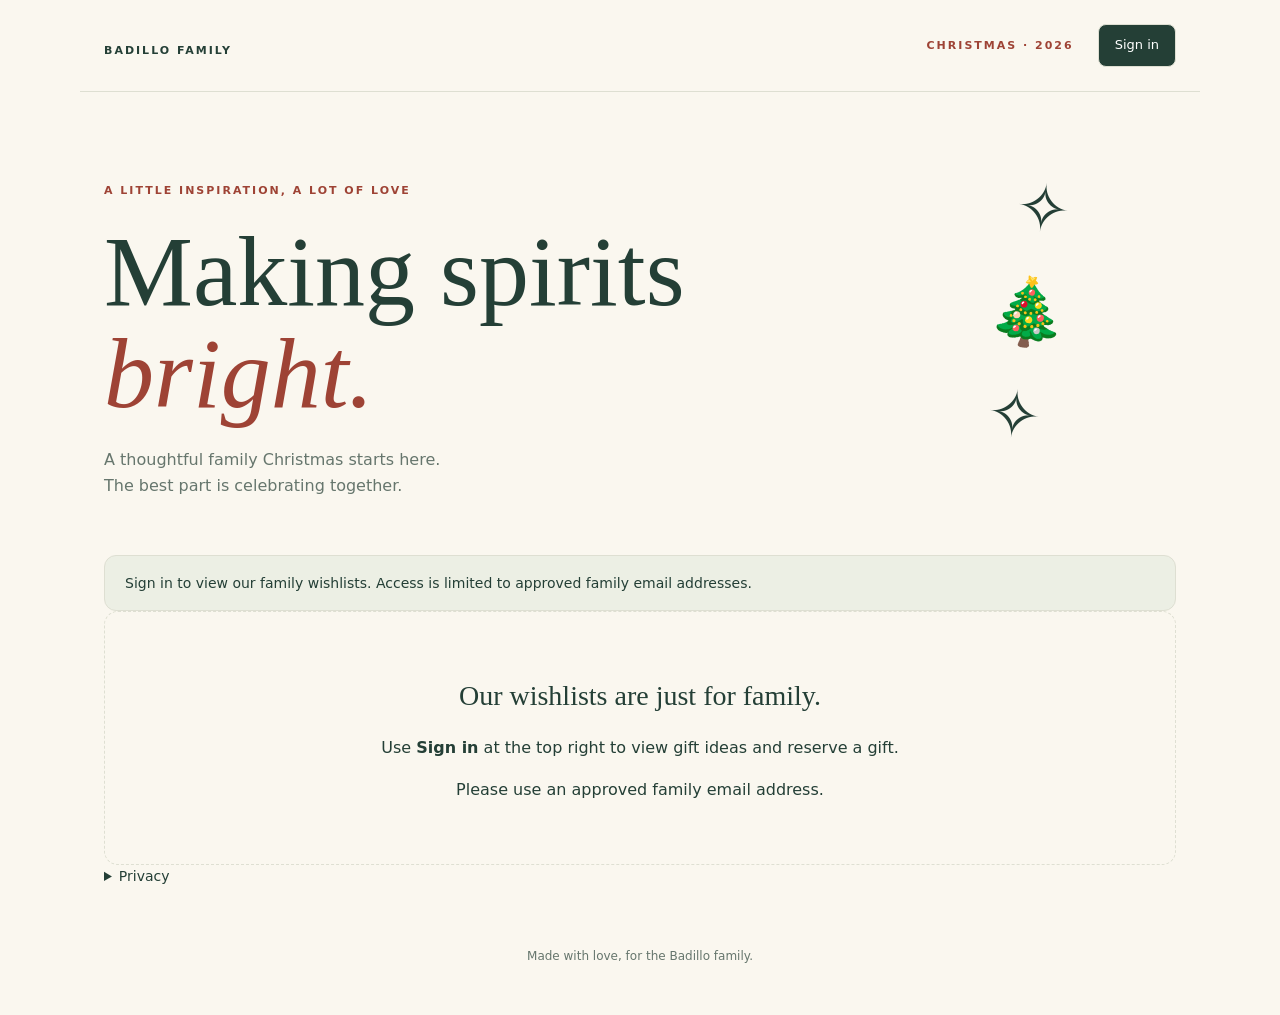
==== commit c03d3748: "Remove White Elephant branding from the wishlist" ====
--- a/index.html
+++ b/index.html
@@ -1,6 +1,6 @@
 <!doctype html>
-<html lang="en"><head><meta charset="utf-8"><meta name="viewport" content="width=device-width,initial-scale=1"><meta name="robots" content="noindex,nofollow"><meta name="referrer" content="no-referrer"><meta http-equiv="Content-Security-Policy" content="default-src 'self'; script-src 'self'; style-src 'self'; img-src 'self' https: blob:; connect-src 'self' https://*.supabase.co; base-uri 'none'; object-src 'none'; form-action 'self'"><title>Badillo Family · Christmas Wishlist</title><meta name="description" content="A little inspiration for a thoughtful family Christmas."><link rel="icon" type="image/svg+xml" href="favicon.svg?v=1"><meta name="theme-color" content="#243f36"><link rel="stylesheet" href="style.css?v=gift-search-1"><script src="signin.js?v=20261107-photo-1" defer></script><script src="editor.js?v=20261114-delete-1" defer></script><script src="passkeys.js?v=20261114-personal-welcome-1" defer></script><script type="module" src="app.js?v=app-access-1"></script><link rel="stylesheet" href="./mascot.css"></head>
-<body class="wishlist-page"><header><a class="brand" href="./"><img class="host-emblem" src="./assets/mascot/emblem.png" alt="" width="36" height="32"> <span>BADILLO FAMILY</span></a><div class="header-right"><a id="game-link" hidden href="./white-elephant-host.html">White Elephant</a><a id="admin-direct" hidden href="./admin.html">Administration</a><span class="season">CHRISTMAS · 2026</span><div class="account-controls" aria-label="Your account"><button id="signin" class="primary" type="button">Sign in</button><span id="account-email" hidden></span><span id="editor-badge" class="role-badge" hidden>Editor</span><button id="family-access" type="button" hidden>Administration</button><button id="manage-passkeys" type="button" hidden>Passkeys</button><button id="logout" type="button" hidden>Sign out</button></div><p id="signin-error" role="status" aria-live="polite"></p></div></header><dialog id="signin-dialog" aria-labelledby="signin-title"><div class="dialog-heading"><h2 id="signin-title">Family sign-in</h2><button id="close-signin" type="button" aria-label="Close sign-in">✕</button></div><p>Use your invited family email to reserve gifts and manage your selections.</p><div class="passkey-choice"><button id="passkey-signin" type="button" class="primary">Sign in with a passkey</button><p id="passkey-signin-message" role="status" aria-live="polite"></p><details class="passkey-help"><summary>Passkey missing on your phone?</summary><p>Your browser and phone choose the password manager. Check that the passkey was saved in your preferred manager and has synced to this phone. You can always use an email link below.</p></details><p class="signin-divider">or get an email sign-in link</p></div><form id="login"><label for="email">Email address <input id="email" type="email" required autocomplete="email" autofocus></label><button class="primary" type="submit">Send sign-in link</button></form><p id="auth-message" role="status" aria-live="polite"></p></dialog><main><section class="hero"><p class="eyebrow">A LITTLE INSPIRATION, A LOT OF LOVE</p><h1>Making spirits<br><em>bright.</em></h1><p>A thoughtful family Christmas starts here.<br>The best part is celebrating together.</p><div class="ornament" aria-hidden="true">✧<br>🎄<br>✧</div></section><aside class="notice" id="connection" role="status">Loading wishlist…</aside><section id="welcome" class="empty"><h2>Our wishlists are just for family.</h2><p>Use <b>Sign in</b> at the top right to view gift ideas and reserve a gift.</p><p>Please use an approved family email address.</p></section><section id="wishlist" hidden><aside id="passkey-nudge" class="passkey-nudge" aria-labelledby="passkey-nudge-title" hidden>
+<html lang="en"><head><meta charset="utf-8"><meta name="viewport" content="width=device-width,initial-scale=1"><meta name="robots" content="noindex,nofollow"><meta name="referrer" content="no-referrer"><meta http-equiv="Content-Security-Policy" content="default-src 'self'; script-src 'self'; style-src 'self'; img-src 'self' https: blob:; connect-src 'self' https://*.supabase.co; base-uri 'none'; object-src 'none'; form-action 'self'"><title>Badillo Family · Christmas Wishlist</title><meta name="description" content="A little inspiration for a thoughtful family Christmas."><link rel="icon" type="image/svg+xml" href="favicon.svg?v=1"><meta name="theme-color" content="#243f36"><link rel="stylesheet" href="style.css?v=gift-search-1"><script src="signin.js?v=20261107-photo-1" defer></script><script src="editor.js?v=20261114-delete-1" defer></script><script src="passkeys.js?v=20261114-personal-welcome-1" defer></script><script type="module" src="app.js?v=app-access-1"></script></head>
+<body class="wishlist-page"><header><a class="brand" href="./"><span>BADILLO FAMILY</span></a><div class="header-right"><a id="game-link" hidden href="./white-elephant-host.html">White Elephant</a><a id="admin-direct" hidden href="./admin.html">Administration</a><span class="season">CHRISTMAS · 2026</span><div class="account-controls" aria-label="Your account"><button id="signin" class="primary" type="button">Sign in</button><span id="account-email" hidden></span><span id="editor-badge" class="role-badge" hidden>Editor</span><button id="family-access" type="button" hidden>Administration</button><button id="manage-passkeys" type="button" hidden>Passkeys</button><button id="logout" type="button" hidden>Sign out</button></div><p id="signin-error" role="status" aria-live="polite"></p></div></header><dialog id="signin-dialog" aria-labelledby="signin-title"><div class="dialog-heading"><h2 id="signin-title">Family sign-in</h2><button id="close-signin" type="button" aria-label="Close sign-in">✕</button></div><p>Use your invited family email to reserve gifts and manage your selections.</p><div class="passkey-choice"><button id="passkey-signin" type="button" class="primary">Sign in with a passkey</button><p id="passkey-signin-message" role="status" aria-live="polite"></p><details class="passkey-help"><summary>Passkey missing on your phone?</summary><p>Your browser and phone choose the password manager. Check that the passkey was saved in your preferred manager and has synced to this phone. You can always use an email link below.</p></details><p class="signin-divider">or get an email sign-in link</p></div><form id="login"><label for="email">Email address <input id="email" type="email" required autocomplete="email" autofocus></label><button class="primary" type="submit">Send sign-in link</button></form><p id="auth-message" role="status" aria-live="polite"></p></dialog><main><section class="hero"><p class="eyebrow">A LITTLE INSPIRATION, A LOT OF LOVE</p><h1>Making spirits<br><em>bright.</em></h1><p>A thoughtful family Christmas starts here.<br>The best part is celebrating together.</p><div class="ornament" aria-hidden="true">✧<br>🎄<br>✧</div></section><aside class="notice" id="connection" role="status">Loading wishlist…</aside><section id="welcome" class="empty"><h2>Our wishlists are just for family.</h2><p>Use <b>Sign in</b> at the top right to view gift ideas and reserve a gift.</p><p>Please use an approved family email address.</p></section><section id="wishlist" hidden><aside id="passkey-nudge" class="passkey-nudge" aria-labelledby="passkey-nudge-title" hidden>
  <h2 id="passkey-nudge-title">Make next time easier</h2><p>Set up a passkey to sign in with your device or password manager, without waiting for an email. Email sign-in will always stay available.</p>
  <div class="form-actions"><button id="passkey-nudge-setup" type="button" class="primary">Set up a passkey</button><button id="passkey-nudge-later" type="button">Maybe later</button></div>
  <p id="passkey-nudge-message" role="status" aria-live="polite"></p>
